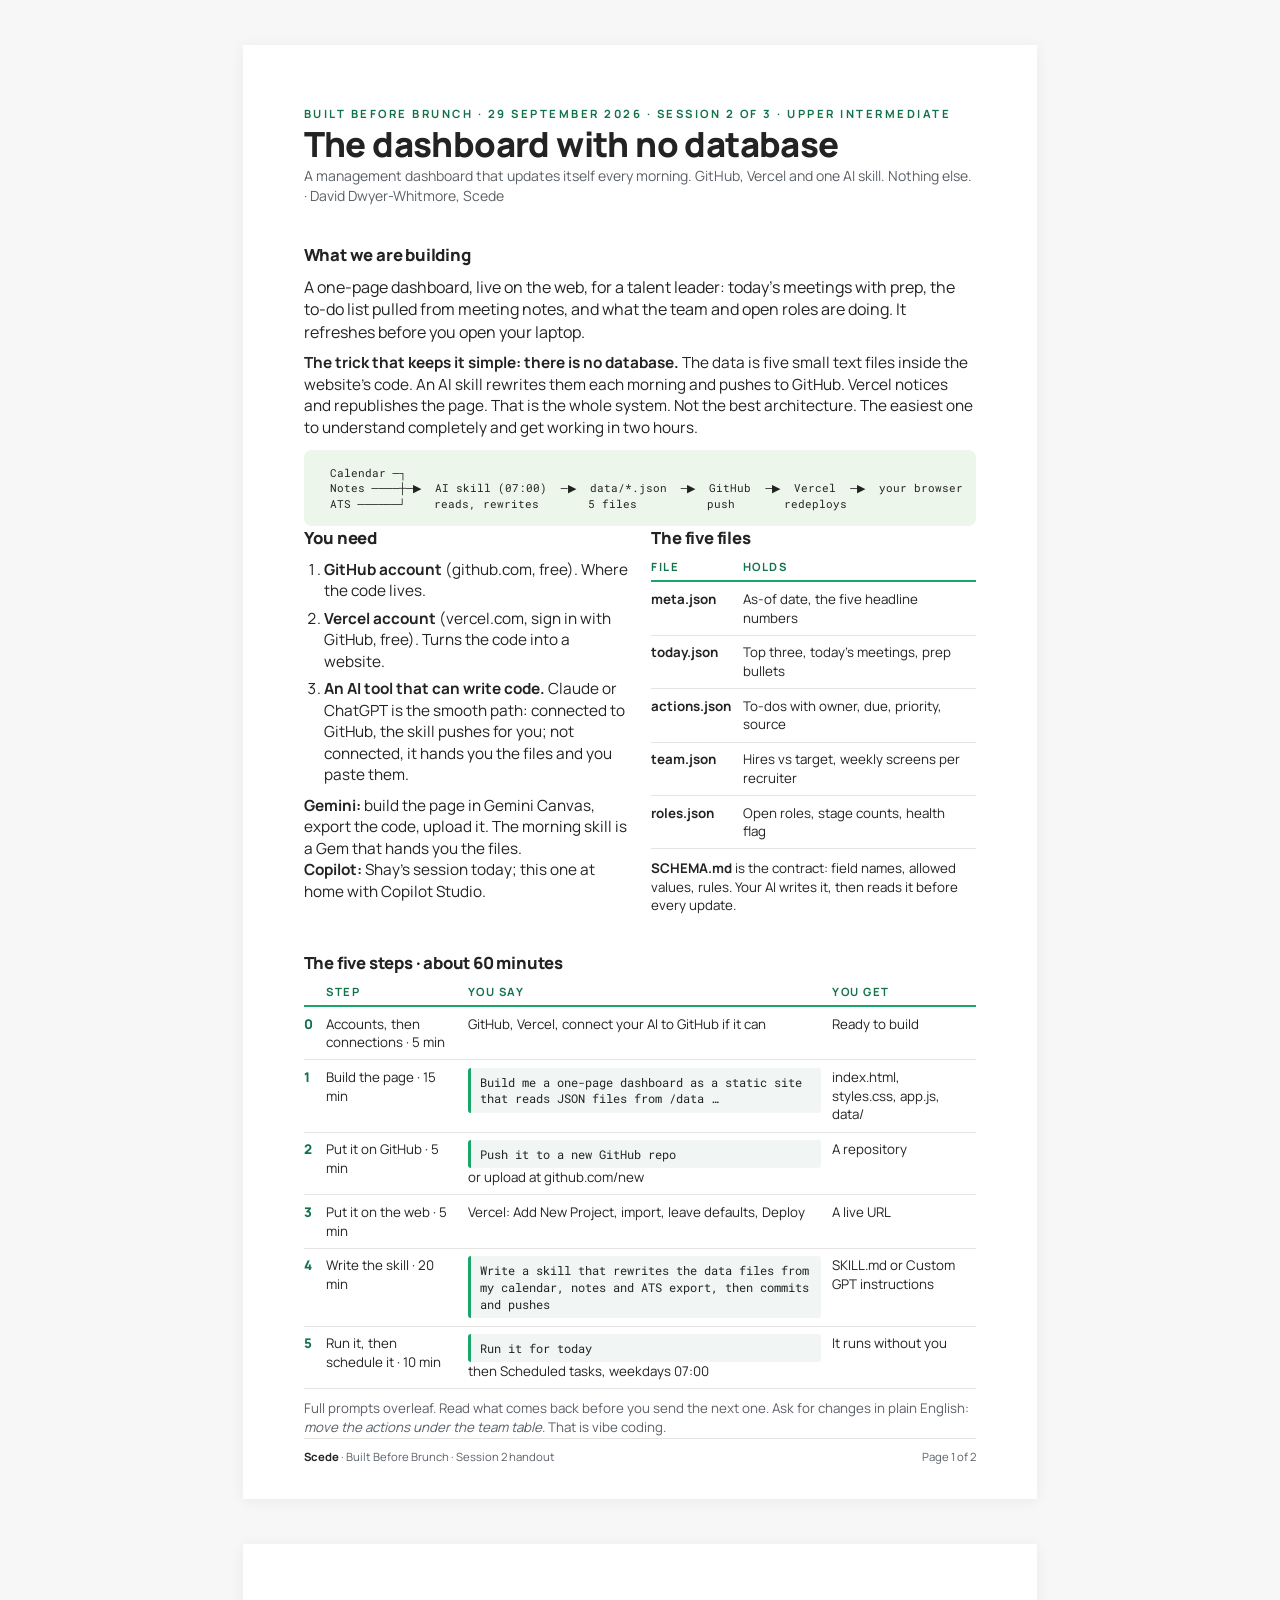
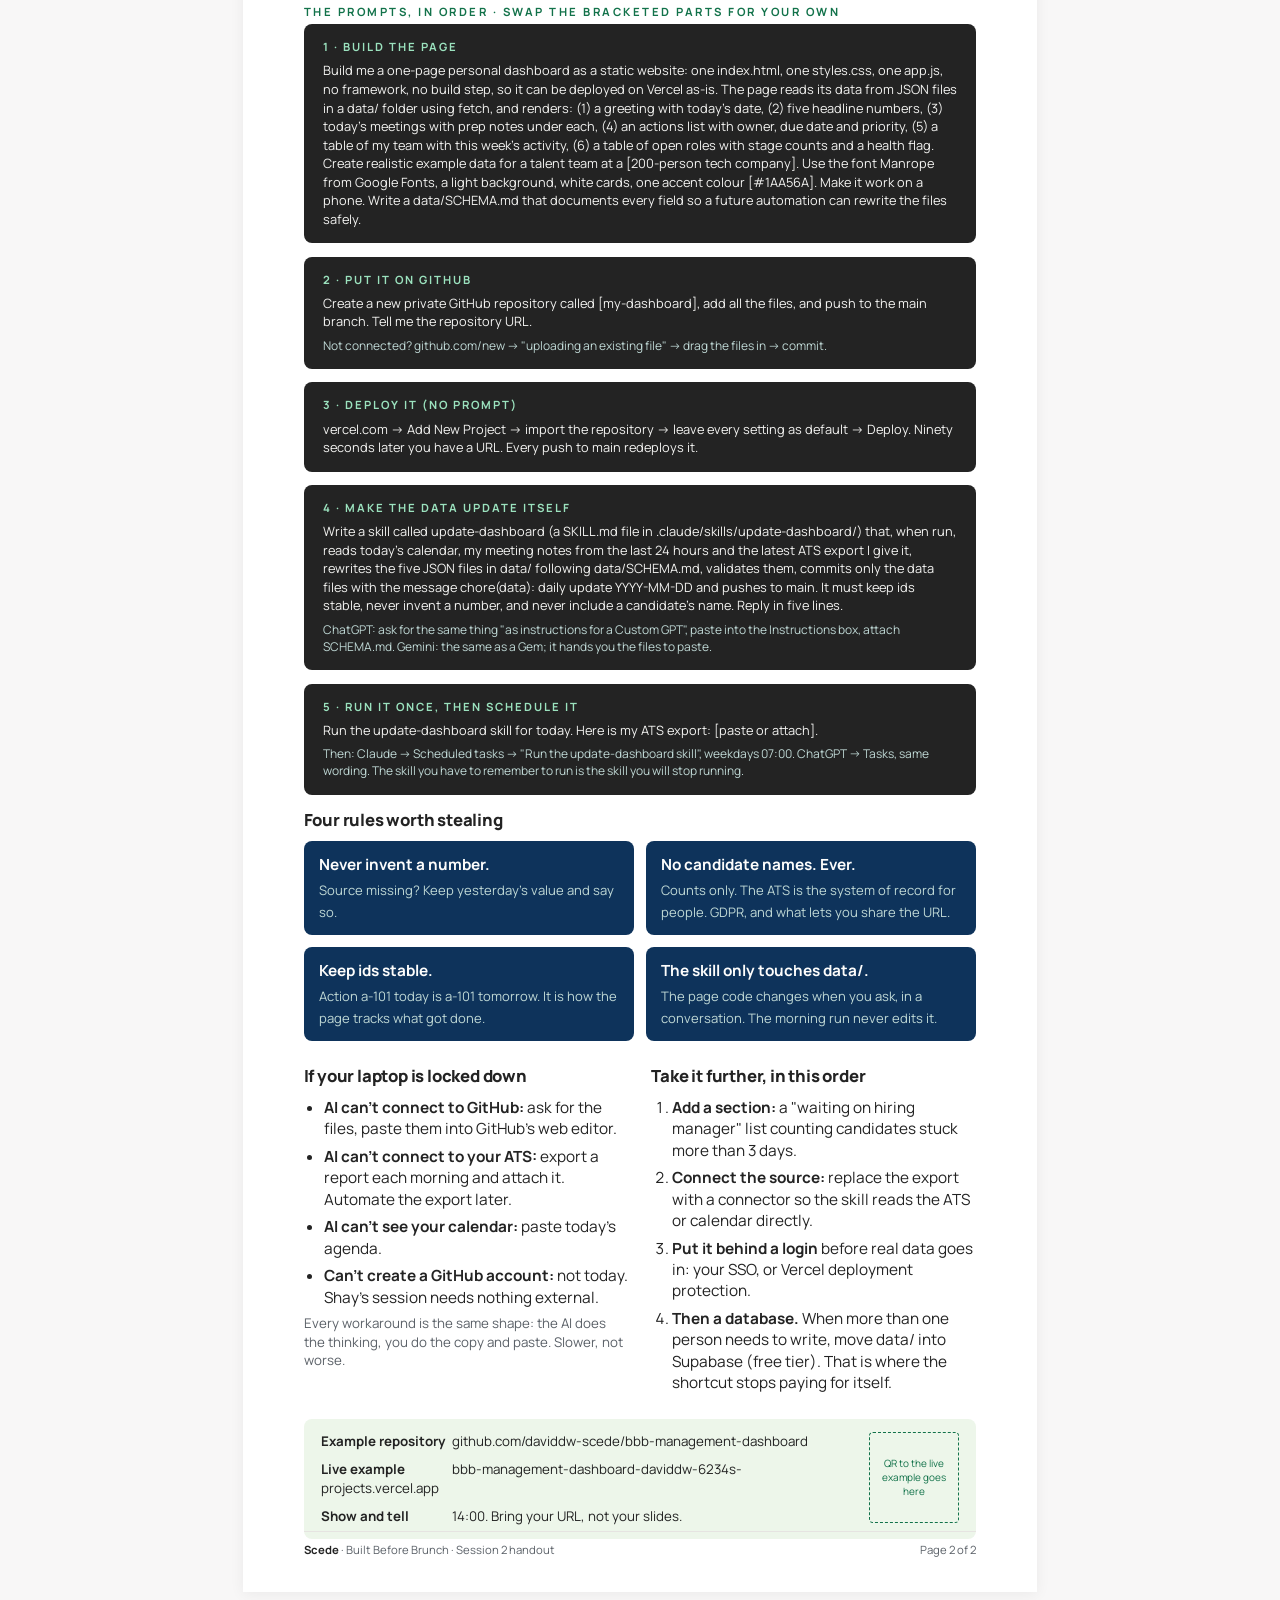
==== handout/index.html @ ac0b9693 "Handout v2: Gemini Canvas / Copilot guidance, printable A4 version for Daisy and Joana Co-Authored-B" ====
<!doctype html>
<html lang="en-GB">
<head>
<meta charset="utf-8">
<title>Built Before Brunch · Session 2 handout</title>
<meta name="viewport" content="width=device-width, initial-scale=1">
<link rel="preconnect" href="https://fonts.googleapis.com">
<link href="https://fonts.googleapis.com/css2?family=Manrope:wght@400;600;700;800&family=Roboto+Mono:wght@400;500&display=swap" rel="stylesheet">
<style>
  :root{--ink:#232323;--muted:#5B6168;--line:#E6E4E1;--green:#1AA56A;--green-dark:#12724A;--green-tint:#EDF6EA;--navy:#0E335B;--paper:#FFFFFF;--tint:#F8F7F7}
  *{box-sizing:border-box}
  html,body{margin:0;background:var(--tint);color:var(--ink);font-family:Manrope,Arial,sans-serif;font-size:11.5pt;line-height:1.4}
  .page{background:var(--paper);width:210mm;min-height:297mm;margin:12mm auto;padding:16mm 16mm 14mm;position:relative;box-shadow:0 2px 14px rgba(0,0,0,.06)}
  .kicker{font-size:8.5pt;font-weight:700;letter-spacing:2.5px;text-transform:uppercase;color:var(--green-dark);margin:0 0 4px}
  h1{font-size:26pt;font-weight:800;letter-spacing:-.6px;line-height:1.05;margin:0 0 4px}
  .byline{color:var(--muted);margin:0 0 10mm;font-size:10.5pt}
  h2{font-size:12.5pt;font-weight:800;margin:7mm 0 2.5mm;letter-spacing:-.2px}
  h2:first-of-type{margin-top:0}
  p{margin:0 0 2.5mm}
  .lede{font-size:12pt}
  .diagram{font-family:'Roboto Mono',monospace;font-size:8.6pt;line-height:1.35;background:var(--green-tint);border-radius:8px;padding:4mm 5mm;white-space:pre;margin:3mm 0 0;color:var(--ink)}
  .cols{display:grid;grid-template-columns:1fr 1fr;gap:6mm}
  ol,ul{margin:0;padding-left:5.5mm}
  li{margin:0 0 1.6mm}
  table{width:100%;border-collapse:collapse;font-size:10pt}
  th{text-align:left;font-size:8.5pt;letter-spacing:1.5px;text-transform:uppercase;color:var(--green-dark);padding:0 3mm 1.5mm 0;border-bottom:2px solid var(--green)}
  td{padding:2mm 3mm 2mm 0;border-bottom:1px solid var(--line);vertical-align:top}
  td.n{font-weight:800;color:var(--green-dark);width:6mm}
  .say{font-family:'Roboto Mono',monospace;font-size:9pt;background:#F1F5F3;border-left:3px solid var(--green);padding:1.5mm 2.5mm;border-radius:3px;display:block}
  .prompt{background:#232323;color:#F3F3F1;border-radius:8px;padding:4mm 5mm;margin:0 0 3.5mm;page-break-inside:avoid}
  .prompt .label{font-size:8.5pt;font-weight:700;letter-spacing:2px;text-transform:uppercase;color:#9BE2BE;margin:0 0 1.5mm}
  .prompt p{margin:0;font-size:9.6pt;line-height:1.45}
  .prompt .note{color:#BFD8D5;font-size:9pt;margin-top:1.5mm}
  .rules{display:grid;grid-template-columns:1fr 1fr;gap:3mm}
  .rule{background:var(--navy);color:#FDFDFC;border-radius:8px;padding:3.5mm 4mm}
  .rule b{display:block;margin-bottom:1mm}
  .rule span{color:#BFD8D5;font-size:9.8pt}
  .foot{position:absolute;left:16mm;right:16mm;bottom:9mm;display:flex;justify-content:space-between;align-items:center;font-size:8.5pt;color:var(--muted);border-top:1px solid var(--line);padding-top:2.5mm}
  .foot b{color:var(--ink)}
  .links{background:var(--green-tint);border-radius:8px;padding:3.5mm 4.5mm;font-size:10pt}
  .links b{display:inline-block;min-width:34mm}
  .qr{float:right;width:24mm;height:24mm;border:1px dashed var(--green-dark);border-radius:4px;margin:0 0 2mm 4mm;display:flex;align-items:center;justify-content:center;font-size:7.5pt;text-align:center;color:var(--green-dark);padding:2mm}
  @media print{html,body{background:#fff}.page{margin:0;box-shadow:none;width:auto;min-height:0;padding:14mm 15mm 16mm}.pb{page-break-before:always}}
  @page{size:A4;margin:0}
</style>
</head>
<body>

<section class="page">
  <p class="kicker">Built Before Brunch · 29 September 2026 · Session 2 of 3 · Upper intermediate</p>
  <h1>The dashboard with no database</h1>
  <p class="byline">A management dashboard that updates itself every morning. GitHub, Vercel and one AI skill. Nothing else. · David Dwyer-Whitmore, Scede</p>

  <h2>What we are building</h2>
  <p class="lede">A one-page dashboard, live on the web, for a talent leader: today's meetings with prep, the to-do list pulled from meeting notes, and what the team and open roles are doing. It refreshes before you open your laptop.</p>
  <p><b>The trick that keeps it simple: there is no database.</b> The data is five small text files inside the website's code. An AI skill rewrites them each morning and pushes to GitHub. Vercel notices and republishes the page. That is the whole system. Not the best architecture. The easiest one to understand completely and get working in two hours.</p>
  <pre class="diagram"> Calendar ─┐
 Notes ────┼─▶  AI skill (07:00)  ─▶  data/*.json  ─▶  GitHub  ─▶  Vercel  ─▶  your browser
 ATS ──────┘    reads, rewrites       5 files          push       redeploys</pre>

  <div class="cols">
    <div>
      <h2>You need</h2>
      <ol>
        <li><b>GitHub account</b> (github.com, free). Where the code lives.</li>
        <li><b>Vercel account</b> (vercel.com, sign in with GitHub, free). Turns the code into a website.</li>
        <li><b>An AI tool that can write code.</b> Claude or ChatGPT is the smooth path: connected to GitHub, the skill pushes for you; not connected, it hands you the files and you paste them.</li>
      </ol>
      <p style="margin-top:2.5mm"><b>Gemini:</b> build the page in Gemini Canvas, export the code, upload it. The morning skill is a Gem that hands you the files.<br><b>Copilot:</b> Shay's session today; this one at home with Copilot Studio.</p>
    </div>
    <div>
      <h2>The five files</h2>
      <table>
        <tr><th>File</th><th>Holds</th></tr>
        <tr><td><b>meta.json</b></td><td>As-of date, the five headline numbers</td></tr>
        <tr><td><b>today.json</b></td><td>Top three, today's meetings, prep bullets</td></tr>
        <tr><td><b>actions.json</b></td><td>To-dos with owner, due, priority, source</td></tr>
        <tr><td><b>team.json</b></td><td>Hires vs target, weekly screens per recruiter</td></tr>
        <tr><td><b>roles.json</b></td><td>Open roles, stage counts, health flag</td></tr>
      </table>
      <p style="margin-top:2.5mm;font-size:10pt"><b>SCHEMA.md</b> is the contract: field names, allowed values, rules. Your AI writes it, then reads it before every update.</p>
    </div>
  </div>

  <h2>The five steps · about 60 minutes</h2>
  <table>
    <tr><th></th><th>Step</th><th>You say</th><th>You get</th></tr>
    <tr><td class="n">0</td><td>Accounts, then connections · 5 min</td><td>GitHub, Vercel, connect your AI to GitHub if it can</td><td>Ready to build</td></tr>
    <tr><td class="n">1</td><td>Build the page · 15 min</td><td><span class="say">Build me a one-page dashboard as a static site that reads JSON files from /data …</span></td><td>index.html, styles.css, app.js, data/</td></tr>
    <tr><td class="n">2</td><td>Put it on GitHub · 5 min</td><td><span class="say">Push it to a new GitHub repo</span> or upload at github.com/new</td><td>A repository</td></tr>
    <tr><td class="n">3</td><td>Put it on the web · 5 min</td><td>Vercel: Add New Project, import, leave defaults, Deploy</td><td>A live URL</td></tr>
    <tr><td class="n">4</td><td>Write the skill · 20 min</td><td><span class="say">Write a skill that rewrites the data files from my calendar, notes and ATS export, then commits and pushes</span></td><td>SKILL.md or Custom GPT instructions</td></tr>
    <tr><td class="n">5</td><td>Run it, then schedule it · 10 min</td><td><span class="say">Run it for today</span> then Scheduled tasks, weekdays 07:00</td><td>It runs without you</td></tr>
  </table>
  <p style="margin-top:2.5mm;color:var(--muted);font-size:10pt">Full prompts overleaf. Read what comes back before you send the next one. Ask for changes in plain English: <i>move the actions under the team table</i>. That is vibe coding.</p>

  <div class="foot"><span><b>Scede</b> · Built Before Brunch · Session 2 handout</span><span>Page 1 of 2</span></div>
</section>

<section class="page pb">
  <p class="kicker">The prompts, in order · swap the bracketed parts for your own</p>

  <div class="prompt"><p class="label">1 · Build the page</p><p>Build me a one-page personal dashboard as a static website: one index.html, one styles.css, one app.js, no framework, no build step, so it can be deployed on Vercel as-is. The page reads its data from JSON files in a data/ folder using fetch, and renders: (1) a greeting with today's date, (2) five headline numbers, (3) today's meetings with prep notes under each, (4) an actions list with owner, due date and priority, (5) a table of my team with this week's activity, (6) a table of open roles with stage counts and a health flag. Create realistic example data for a talent team at a [200-person tech company]. Use the font Manrope from Google Fonts, a light background, white cards, one accent colour [#1AA56A]. Make it work on a phone. Write a data/SCHEMA.md that documents every field so a future automation can rewrite the files safely.</p></div>

  <div class="prompt"><p class="label">2 · Put it on GitHub</p><p>Create a new private GitHub repository called [my-dashboard], add all the files, and push to the main branch. Tell me the repository URL.</p><p class="note">Not connected? github.com/new → "uploading an existing file" → drag the files in → commit.</p></div>

  <div class="prompt"><p class="label">3 · Deploy it (no prompt)</p><p>vercel.com → Add New Project → import the repository → leave every setting as default → Deploy. Ninety seconds later you have a URL. Every push to main redeploys it.</p></div>

  <div class="prompt"><p class="label">4 · Make the data update itself</p><p>Write a skill called update-dashboard (a SKILL.md file in .claude/skills/update-dashboard/) that, when run, reads today's calendar, my meeting notes from the last 24 hours and the latest ATS export I give it, rewrites the five JSON files in data/ following data/SCHEMA.md, validates them, commits only the data files with the message chore(data): daily update YYYY-MM-DD and pushes to main. It must keep ids stable, never invent a number, and never include a candidate's name. Reply in five lines.</p><p class="note">ChatGPT: ask for the same thing "as instructions for a Custom GPT", paste into the Instructions box, attach SCHEMA.md. Gemini: the same as a Gem; it hands you the files to paste.</p></div>

  <div class="prompt"><p class="label">5 · Run it once, then schedule it</p><p>Run the update-dashboard skill for today. Here is my ATS export: [paste or attach].</p><p class="note">Then: Claude → Scheduled tasks → "Run the update-dashboard skill", weekdays 07:00. ChatGPT → Tasks, same wording. The skill you have to remember to run is the skill you will stop running.</p></div>

  <h2>Four rules worth stealing</h2>
  <div class="rules">
    <div class="rule"><b>Never invent a number.</b><span>Source missing? Keep yesterday's value and say so.</span></div>
    <div class="rule"><b>No candidate names. Ever.</b><span>Counts only. The ATS is the system of record for people. GDPR, and what lets you share the URL.</span></div>
    <div class="rule"><b>Keep ids stable.</b><span>Action a-101 today is a-101 tomorrow. It is how the page tracks what got done.</span></div>
    <div class="rule"><b>The skill only touches data/.</b><span>The page code changes when you ask, in a conversation. The morning run never edits it.</span></div>
  </div>

  <div class="cols" style="margin-top:6mm">
    <div>
      <h2>If your laptop is locked down</h2>
      <ul>
        <li><b>AI can't connect to GitHub:</b> ask for the files, paste them into GitHub's web editor.</li>
        <li><b>AI can't connect to your ATS:</b> export a report each morning and attach it. Automate the export later.</li>
        <li><b>AI can't see your calendar:</b> paste today's agenda.</li>
        <li><b>Can't create a GitHub account:</b> not today. Shay's session needs nothing external.</li>
      </ul>
      <p style="font-size:10pt;color:var(--muted)">Every workaround is the same shape: the AI does the thinking, you do the copy and paste. Slower, not worse.</p>
    </div>
    <div>
      <h2>Take it further, in this order</h2>
      <ol>
        <li><b>Add a section:</b> a "waiting on hiring manager" list counting candidates stuck more than 3 days.</li>
        <li><b>Connect the source:</b> replace the export with a connector so the skill reads the ATS or calendar directly.</li>
        <li><b>Put it behind a login</b> before real data goes in: your SSO, or Vercel deployment protection.</li>
        <li><b>Then a database.</b> When more than one person needs to write, move data/ into Supabase (free tier). That is where the shortcut stops paying for itself.</li>
      </ol>
    </div>
  </div>

  <div class="links" style="margin-top:5mm">
    <div class="qr">QR to the live example goes here</div>
    <p><b>Example repository</b> github.com/daviddw-scede/bbb-management-dashboard</p>
    <p><b>Live example</b> bbb-management-dashboard-daviddw-6234s-projects.vercel.app</p>
    <p style="margin:0"><b>Show and tell</b> 14:00. Bring your URL, not your slides.</p>
  </div>

  <div class="foot"><span><b>Scede</b> · Built Before Brunch · Session 2 handout</span><span>Page 2 of 2</span></div>
</section>
</body>
</html>
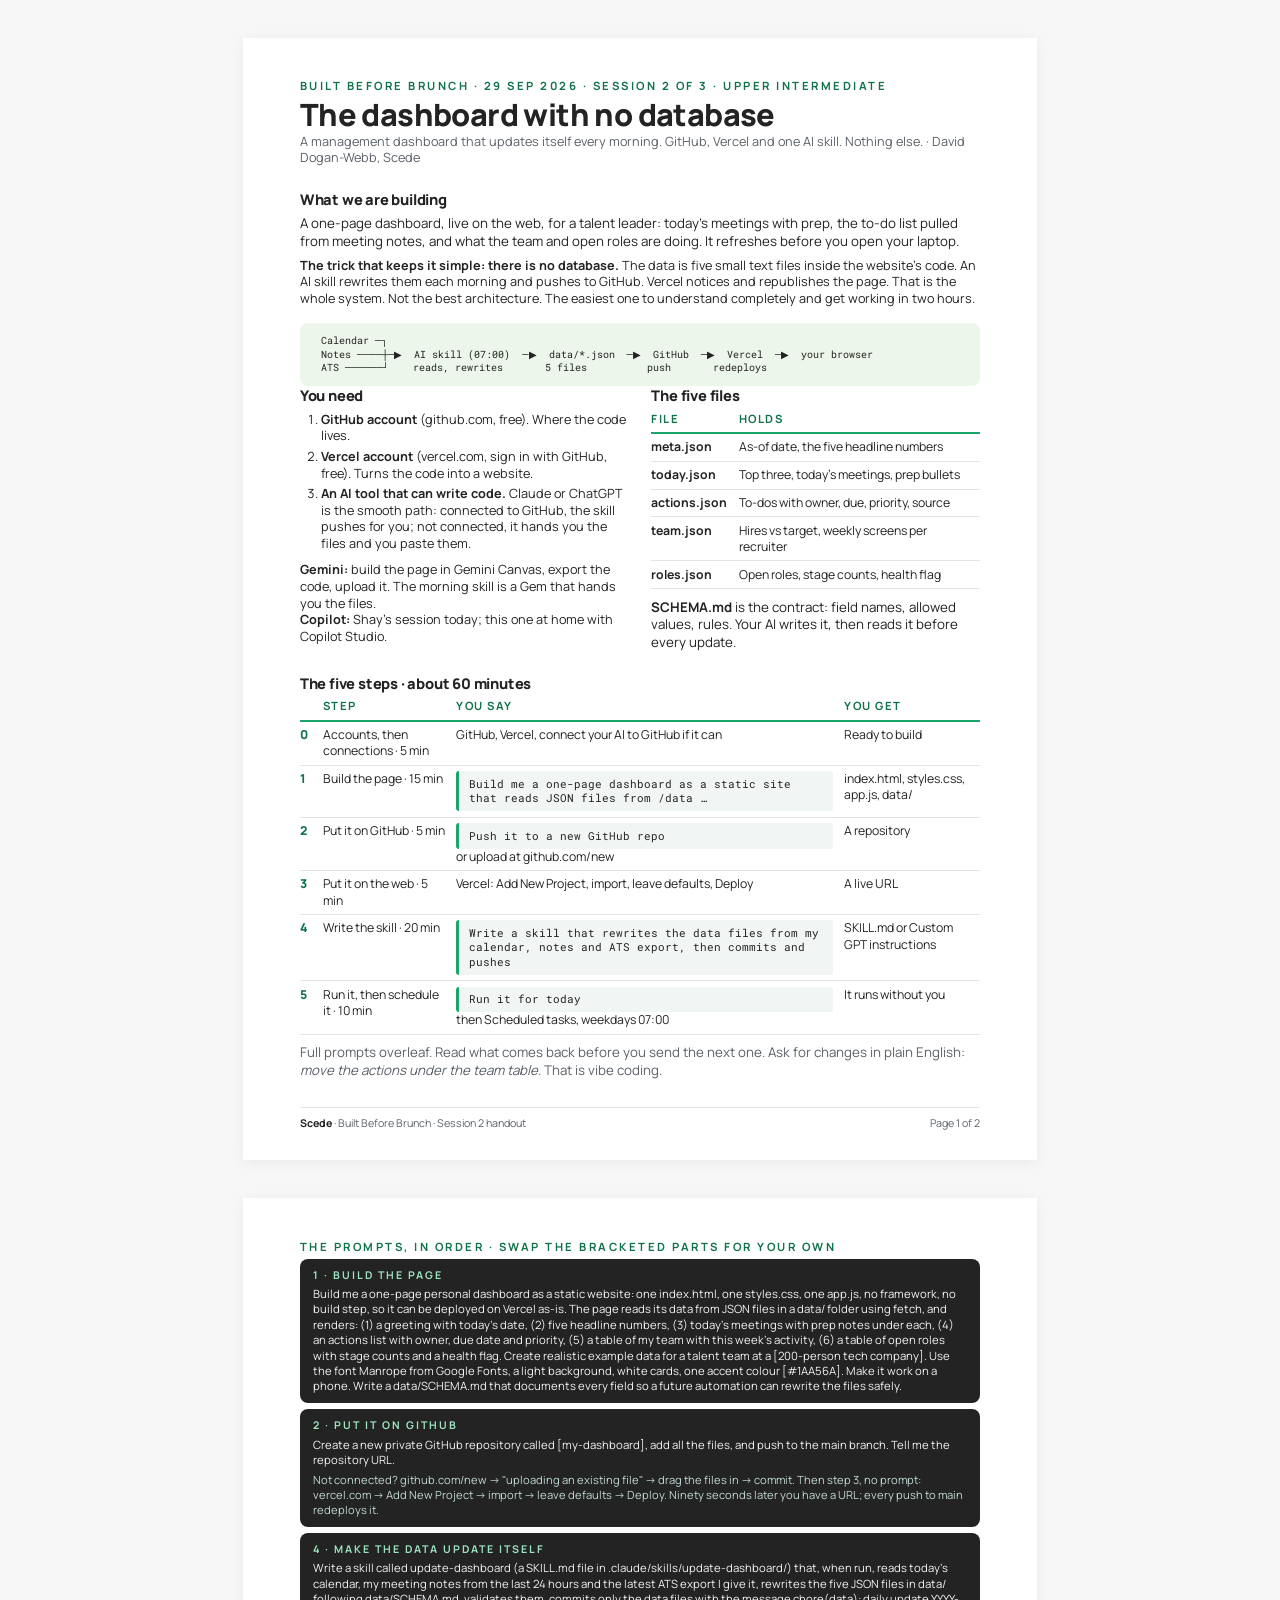
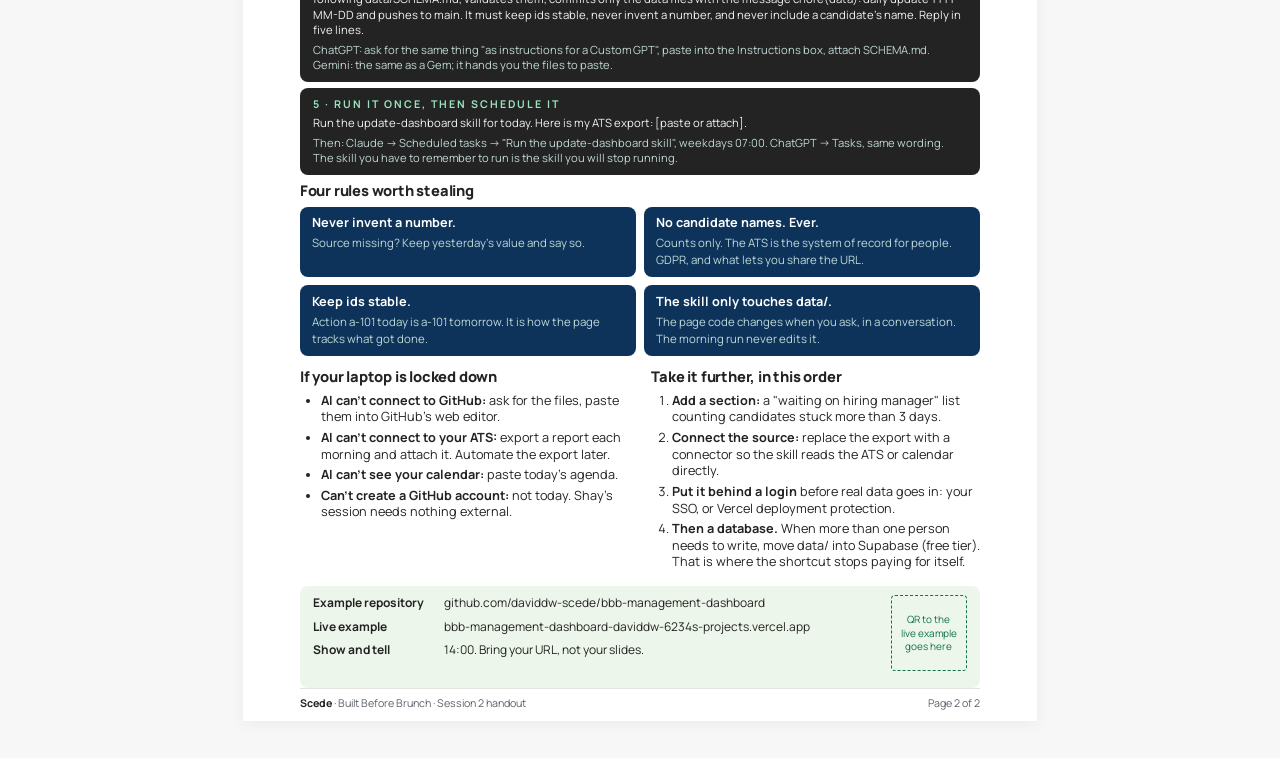
==== commit e12d6c93: "Handout: correct the presenter's name to David Dogan-Webb Co-Authored-By: Claude Fable 5.1 <noreply@" ====
--- a/handout/index.html
+++ b/handout/index.html
@@ -9,47 +9,47 @@
 <style>
   :root{--ink:#232323;--muted:#5B6168;--line:#E6E4E1;--green:#1AA56A;--green-dark:#12724A;--green-tint:#EDF6EA;--navy:#0E335B;--paper:#FFFFFF;--tint:#F8F7F7}
   *{box-sizing:border-box}
-  html,body{margin:0;background:var(--tint);color:var(--ink);font-family:Manrope,Arial,sans-serif;font-size:11.5pt;line-height:1.4}
-  .page{background:var(--paper);width:210mm;min-height:297mm;margin:12mm auto;padding:16mm 16mm 14mm;position:relative;box-shadow:0 2px 14px rgba(0,0,0,.06)}
+  html,body{margin:0;background:var(--tint);color:var(--ink);font-family:Manrope,Arial,sans-serif;font-size:9.5pt;line-height:1.32}
+  .page{background:var(--paper);width:210mm;height:297mm;overflow:hidden;margin:10mm auto;padding:11mm 15mm 8mm;display:flex;flex-direction:column;box-shadow:0 2px 14px rgba(0,0,0,.06)}
   .kicker{font-size:8.5pt;font-weight:700;letter-spacing:2.5px;text-transform:uppercase;color:var(--green-dark);margin:0 0 4px}
-  h1{font-size:26pt;font-weight:800;letter-spacing:-.6px;line-height:1.05;margin:0 0 4px}
-  .byline{color:var(--muted);margin:0 0 10mm;font-size:10.5pt}
-  h2{font-size:12.5pt;font-weight:800;margin:7mm 0 2.5mm;letter-spacing:-.2px}
+  h1{font-size:23pt;font-weight:800;letter-spacing:-.6px;line-height:1.05;margin:0 0 3px}
+  .byline{color:var(--muted);margin:0 0 6mm;font-size:9.5pt}
+  h2{font-size:11pt;font-weight:800;margin:4mm 0 1.6mm;letter-spacing:-.2px}
   h2:first-of-type{margin-top:0}
-  p{margin:0 0 2.5mm}
-  .lede{font-size:12pt}
-  .diagram{font-family:'Roboto Mono',monospace;font-size:8.6pt;line-height:1.35;background:var(--green-tint);border-radius:8px;padding:4mm 5mm;white-space:pre;margin:3mm 0 0;color:var(--ink)}
+  p{margin:0 0 2mm}
+  .lede{font-size:10pt}
+  .diagram{font-family:'Roboto Mono',monospace;font-size:7.8pt;line-height:1.3;background:var(--green-tint);border-radius:8px;padding:3mm 4mm;white-space:pre;margin:2mm 0 0;color:var(--ink)}
   .cols{display:grid;grid-template-columns:1fr 1fr;gap:6mm}
   ol,ul{margin:0;padding-left:5.5mm}
-  li{margin:0 0 1.6mm}
-  table{width:100%;border-collapse:collapse;font-size:10pt}
+  li{margin:0 0 1mm}
+  table{width:100%;border-collapse:collapse;font-size:9.2pt}
   th{text-align:left;font-size:8.5pt;letter-spacing:1.5px;text-transform:uppercase;color:var(--green-dark);padding:0 3mm 1.5mm 0;border-bottom:2px solid var(--green)}
-  td{padding:2mm 3mm 2mm 0;border-bottom:1px solid var(--line);vertical-align:top}
+  td{padding:1.4mm 3mm 1.4mm 0;border-bottom:1px solid var(--line);vertical-align:top}
   td.n{font-weight:800;color:var(--green-dark);width:6mm}
-  .say{font-family:'Roboto Mono',monospace;font-size:9pt;background:#F1F5F3;border-left:3px solid var(--green);padding:1.5mm 2.5mm;border-radius:3px;display:block}
-  .prompt{background:#232323;color:#F3F3F1;border-radius:8px;padding:4mm 5mm;margin:0 0 3.5mm;page-break-inside:avoid}
-  .prompt .label{font-size:8.5pt;font-weight:700;letter-spacing:2px;text-transform:uppercase;color:#9BE2BE;margin:0 0 1.5mm}
-  .prompt p{margin:0;font-size:9.6pt;line-height:1.45}
-  .prompt .note{color:#BFD8D5;font-size:9pt;margin-top:1.5mm}
-  .rules{display:grid;grid-template-columns:1fr 1fr;gap:3mm}
-  .rule{background:var(--navy);color:#FDFDFC;border-radius:8px;padding:3.5mm 4mm}
+  .say{font-family:'Roboto Mono',monospace;font-size:8.2pt;background:#F1F5F3;border-left:3px solid var(--green);padding:1.5mm 2.5mm;border-radius:3px;display:block}
+  .prompt{background:#232323;color:#F3F3F1;border-radius:8px;padding:2.4mm 3.6mm;margin:0 0 1.7mm}
+  .prompt .label{font-size:8pt;font-weight:700;letter-spacing:2px;text-transform:uppercase;color:#9BE2BE;margin:0 0 1mm}
+  .prompt p{margin:0;font-size:8.5pt;line-height:1.36}
+  .prompt .note{color:#BFD8D5;font-size:8.4pt;margin-top:1.2mm}
+  .rules{display:grid;grid-template-columns:1fr 1fr;gap:2.2mm}
+  .rule{background:var(--navy);color:#FDFDFC;border-radius:8px;padding:2.2mm 3.2mm}
   .rule b{display:block;margin-bottom:1mm}
-  .rule span{color:#BFD8D5;font-size:9.8pt}
-  .foot{position:absolute;left:16mm;right:16mm;bottom:9mm;display:flex;justify-content:space-between;align-items:center;font-size:8.5pt;color:var(--muted);border-top:1px solid var(--line);padding-top:2.5mm}
+  .rule span{color:#BFD8D5;font-size:8.6pt}
+  .foot{margin-top:auto;display:flex;justify-content:space-between;align-items:center;font-size:8pt;color:var(--muted);border-top:1px solid var(--line);padding-top:2mm}
   .foot b{color:var(--ink)}
-  .links{background:var(--green-tint);border-radius:8px;padding:3.5mm 4.5mm;font-size:10pt}
+  .links{background:var(--green-tint);border-radius:8px;padding:2.4mm 3.6mm;font-size:9pt}
   .links b{display:inline-block;min-width:34mm}
-  .qr{float:right;width:24mm;height:24mm;border:1px dashed var(--green-dark);border-radius:4px;margin:0 0 2mm 4mm;display:flex;align-items:center;justify-content:center;font-size:7.5pt;text-align:center;color:var(--green-dark);padding:2mm}
-  @media print{html,body{background:#fff}.page{margin:0;box-shadow:none;width:auto;min-height:0;padding:14mm 15mm 16mm}.pb{page-break-before:always}}
+  .qr{float:right;width:20mm;height:20mm;border:1px dashed var(--green-dark);border-radius:4px;margin:0 0 2mm 4mm;display:flex;align-items:center;justify-content:center;font-size:7.5pt;text-align:center;color:var(--green-dark);padding:2mm}
+  @media print{html,body{background:#fff}.page{margin:0;box-shadow:none}.pb{page-break-before:always}}
   @page{size:A4;margin:0}
 </style>
 </head>
 <body>
 
 <section class="page">
-  <p class="kicker">Built Before Brunch · 29 September 2026 · Session 2 of 3 · Upper intermediate</p>
+  <p class="kicker">Built Before Brunch · 29 Sep 2026 · Session 2 of 3 · Upper intermediate</p>
   <h1>The dashboard with no database</h1>
-  <p class="byline">A management dashboard that updates itself every morning. GitHub, Vercel and one AI skill. Nothing else. · David Dwyer-Whitmore, Scede</p>
+  <p class="byline">A management dashboard that updates itself every morning. GitHub, Vercel and one AI skill. Nothing else. · David Dogan-Webb, Scede</p>
 
   <h2>What we are building</h2>
   <p class="lede">A one-page dashboard, live on the web, for a talent leader: today's meetings with prep, the to-do list pulled from meeting notes, and what the team and open roles are doing. It refreshes before you open your laptop.</p>
@@ -102,9 +102,7 @@
 
   <div class="prompt"><p class="label">1 · Build the page</p><p>Build me a one-page personal dashboard as a static website: one index.html, one styles.css, one app.js, no framework, no build step, so it can be deployed on Vercel as-is. The page reads its data from JSON files in a data/ folder using fetch, and renders: (1) a greeting with today's date, (2) five headline numbers, (3) today's meetings with prep notes under each, (4) an actions list with owner, due date and priority, (5) a table of my team with this week's activity, (6) a table of open roles with stage counts and a health flag. Create realistic example data for a talent team at a [200-person tech company]. Use the font Manrope from Google Fonts, a light background, white cards, one accent colour [#1AA56A]. Make it work on a phone. Write a data/SCHEMA.md that documents every field so a future automation can rewrite the files safely.</p></div>
 
-  <div class="prompt"><p class="label">2 · Put it on GitHub</p><p>Create a new private GitHub repository called [my-dashboard], add all the files, and push to the main branch. Tell me the repository URL.</p><p class="note">Not connected? github.com/new → "uploading an existing file" → drag the files in → commit.</p></div>
-
-  <div class="prompt"><p class="label">3 · Deploy it (no prompt)</p><p>vercel.com → Add New Project → import the repository → leave every setting as default → Deploy. Ninety seconds later you have a URL. Every push to main redeploys it.</p></div>
+  <div class="prompt"><p class="label">2 · Put it on GitHub</p><p>Create a new private GitHub repository called [my-dashboard], add all the files, and push to the main branch. Tell me the repository URL.</p><p class="note">Not connected? github.com/new → "uploading an existing file" → drag the files in → commit. Then step 3, no prompt: vercel.com → Add New Project → import → leave defaults → Deploy. Ninety seconds later you have a URL; every push to main redeploys it.</p></div>
 
   <div class="prompt"><p class="label">4 · Make the data update itself</p><p>Write a skill called update-dashboard (a SKILL.md file in .claude/skills/update-dashboard/) that, when run, reads today's calendar, my meeting notes from the last 24 hours and the latest ATS export I give it, rewrites the five JSON files in data/ following data/SCHEMA.md, validates them, commits only the data files with the message chore(data): daily update YYYY-MM-DD and pushes to main. It must keep ids stable, never invent a number, and never include a candidate's name. Reply in five lines.</p><p class="note">ChatGPT: ask for the same thing "as instructions for a Custom GPT", paste into the Instructions box, attach SCHEMA.md. Gemini: the same as a Gem; it hands you the files to paste.</p></div>
 
@@ -118,7 +116,7 @@
     <div class="rule"><b>The skill only touches data/.</b><span>The page code changes when you ask, in a conversation. The morning run never edits it.</span></div>
   </div>
 
-  <div class="cols" style="margin-top:6mm">
+  <div class="cols" style="margin-top:3mm">
     <div>
       <h2>If your laptop is locked down</h2>
       <ul>
@@ -127,7 +125,7 @@
         <li><b>AI can't see your calendar:</b> paste today's agenda.</li>
         <li><b>Can't create a GitHub account:</b> not today. Shay's session needs nothing external.</li>
       </ul>
-      <p style="font-size:10pt;color:var(--muted)">Every workaround is the same shape: the AI does the thinking, you do the copy and paste. Slower, not worse.</p>
+      
     </div>
     <div>
       <h2>Take it further, in this order</h2>
@@ -140,7 +138,7 @@
     </div>
   </div>
 
-  <div class="links" style="margin-top:5mm">
+  <div class="links" style="margin-top:3mm">
     <div class="qr">QR to the live example goes here</div>
     <p><b>Example repository</b> github.com/daviddw-scede/bbb-management-dashboard</p>
     <p><b>Live example</b> bbb-management-dashboard-daviddw-6234s-projects.vercel.app</p>
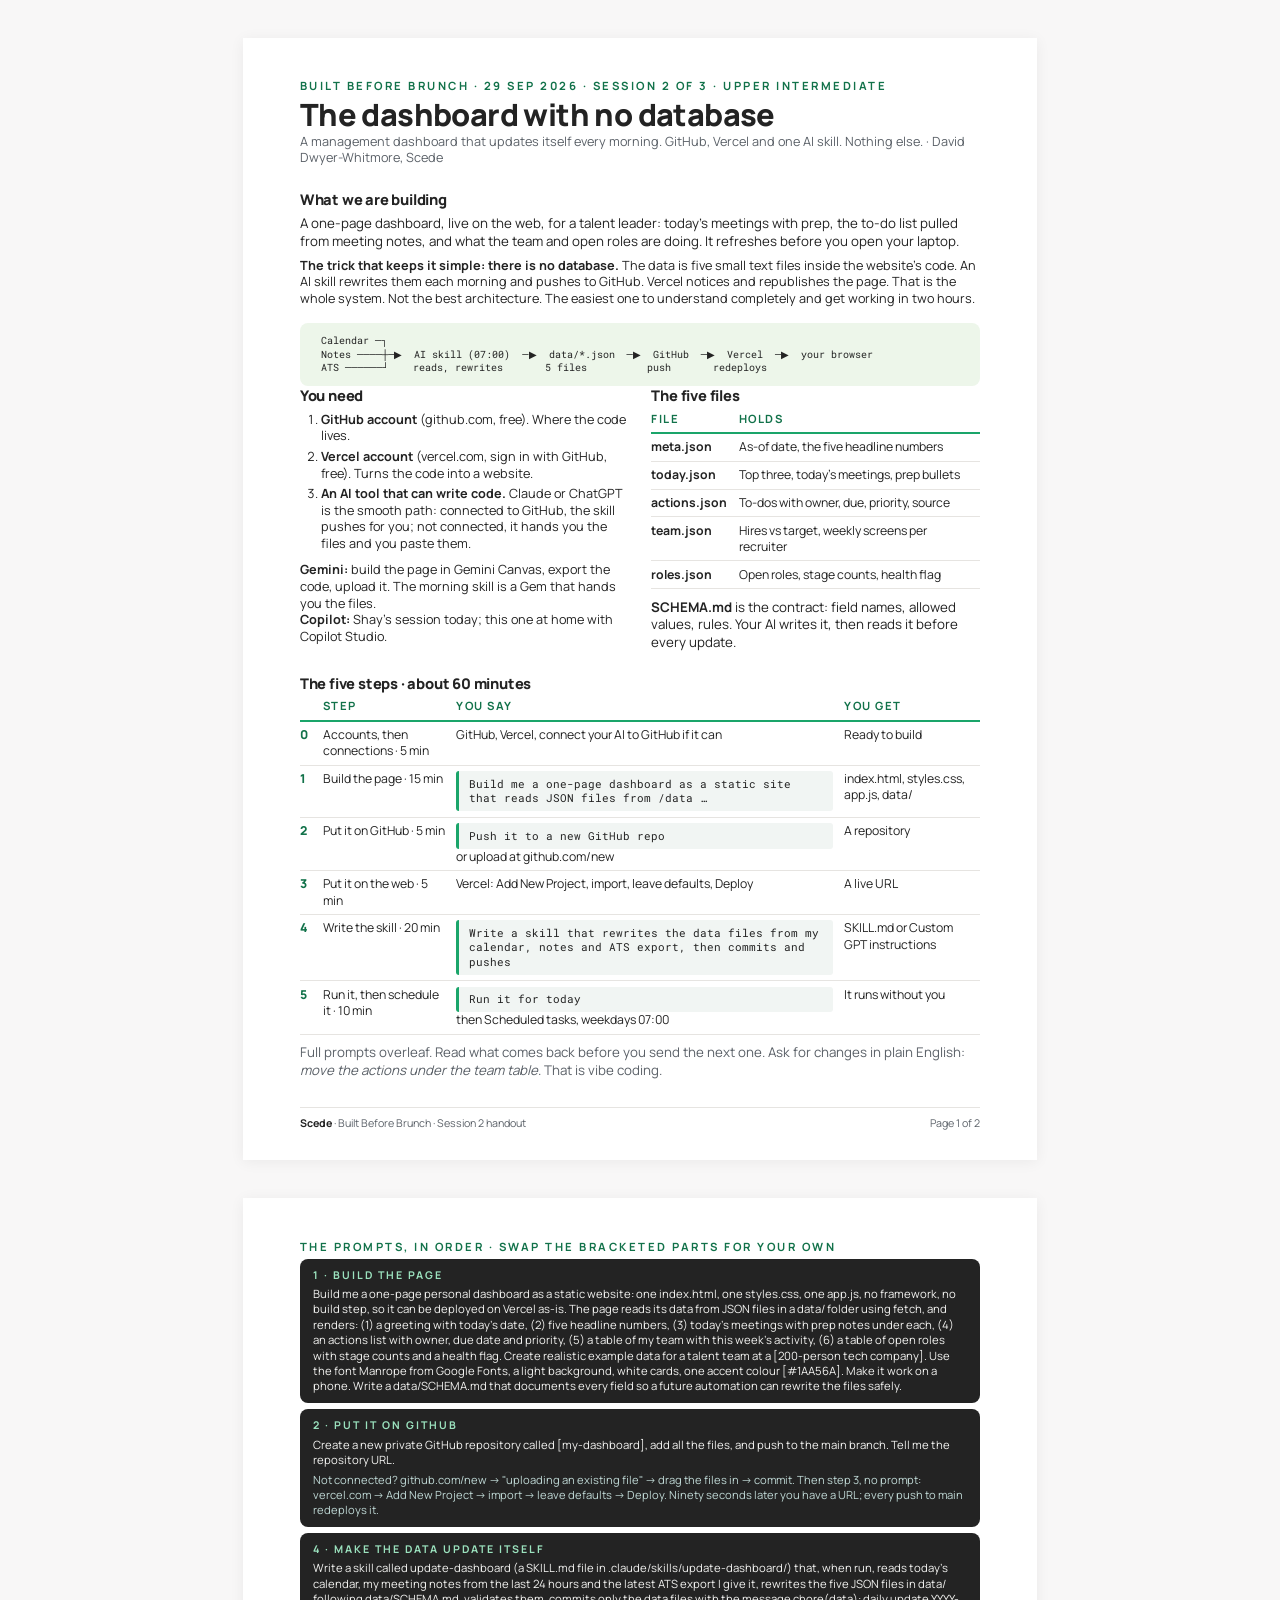
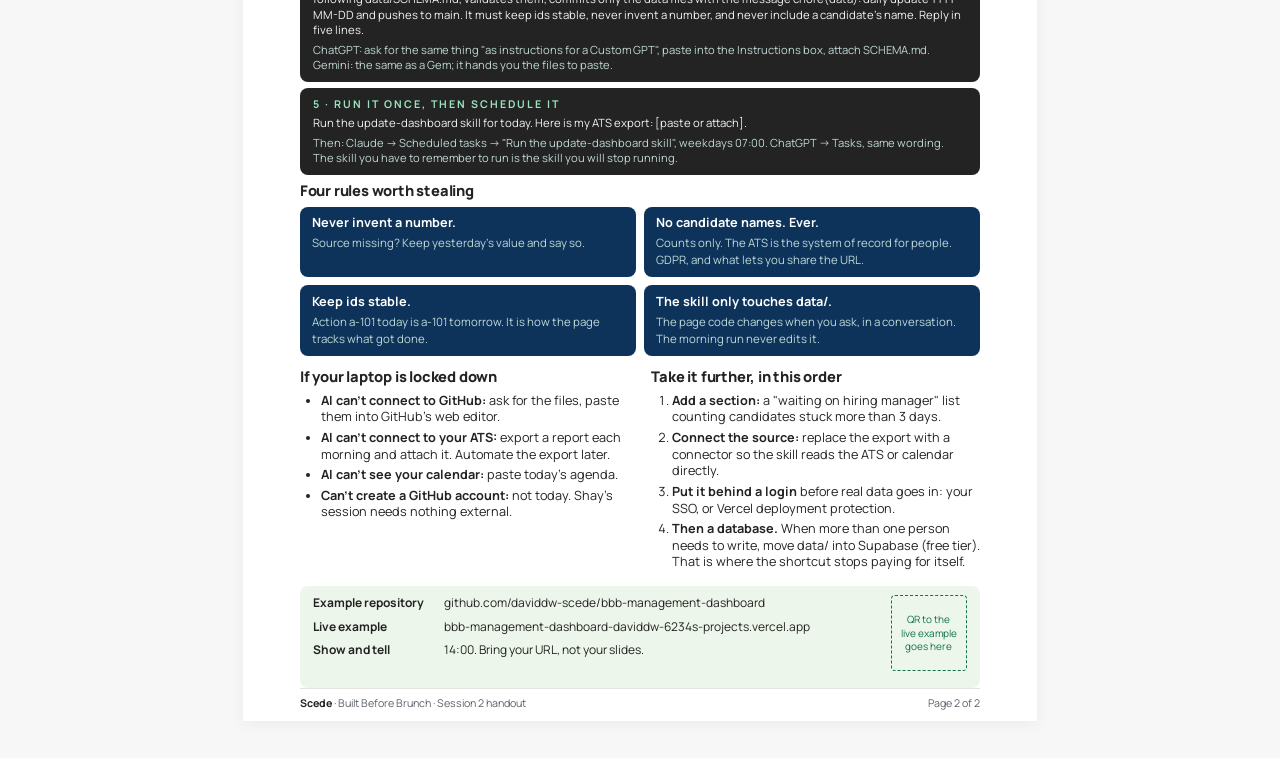
==== commit ce60d2c2: "Handout: fit to two A4 pages, fold deploy step into the GitHub note Co-Authored-By: Claude Fable 5.1" ====
--- a/handout/index.html
+++ b/handout/index.html
@@ -49,7 +49,7 @@
 <section class="page">
   <p class="kicker">Built Before Brunch · 29 Sep 2026 · Session 2 of 3 · Upper intermediate</p>
   <h1>The dashboard with no database</h1>
-  <p class="byline">A management dashboard that updates itself every morning. GitHub, Vercel and one AI skill. Nothing else. · David Dogan-Webb, Scede</p>
+  <p class="byline">A management dashboard that updates itself every morning. GitHub, Vercel and one AI skill. Nothing else. · David Dwyer-Whitmore, Scede</p>
 
   <h2>What we are building</h2>
   <p class="lede">A one-page dashboard, live on the web, for a talent leader: today's meetings with prep, the to-do list pulled from meeting notes, and what the team and open roles are doing. It refreshes before you open your laptop.</p>
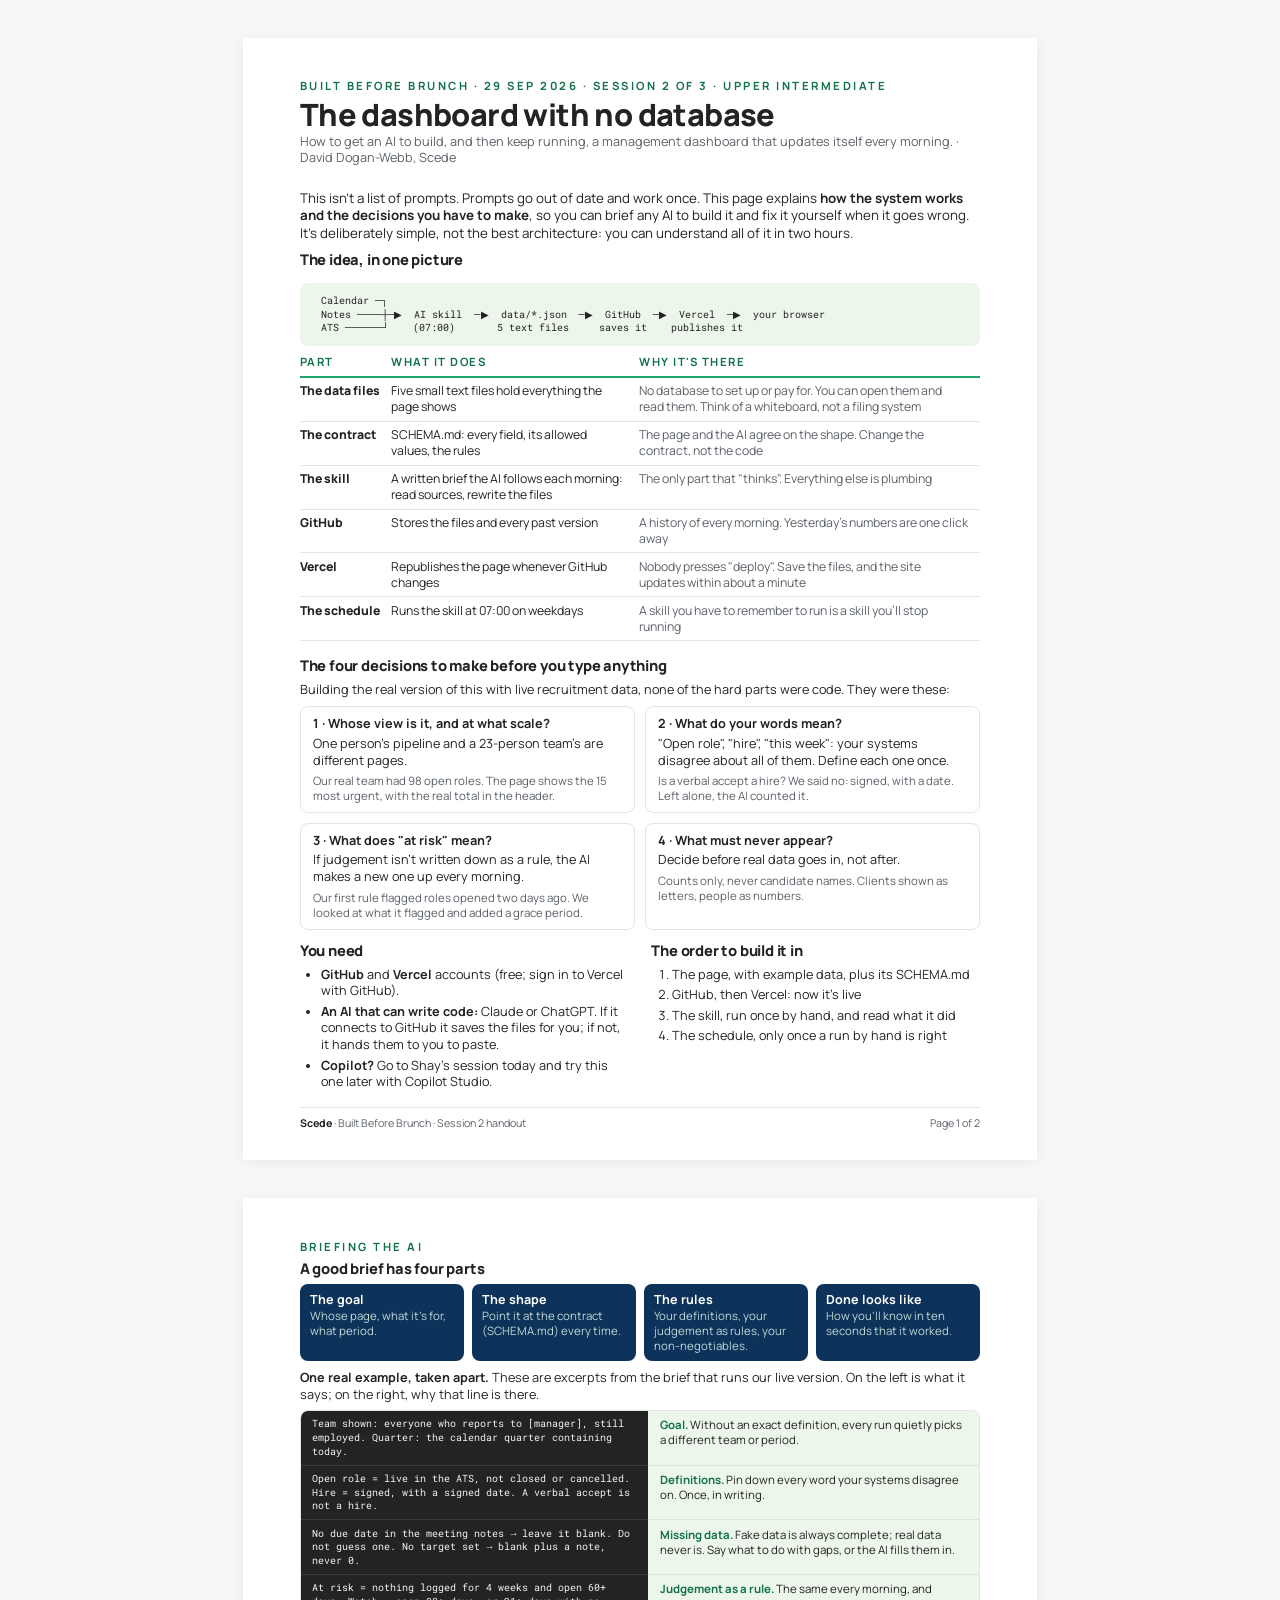
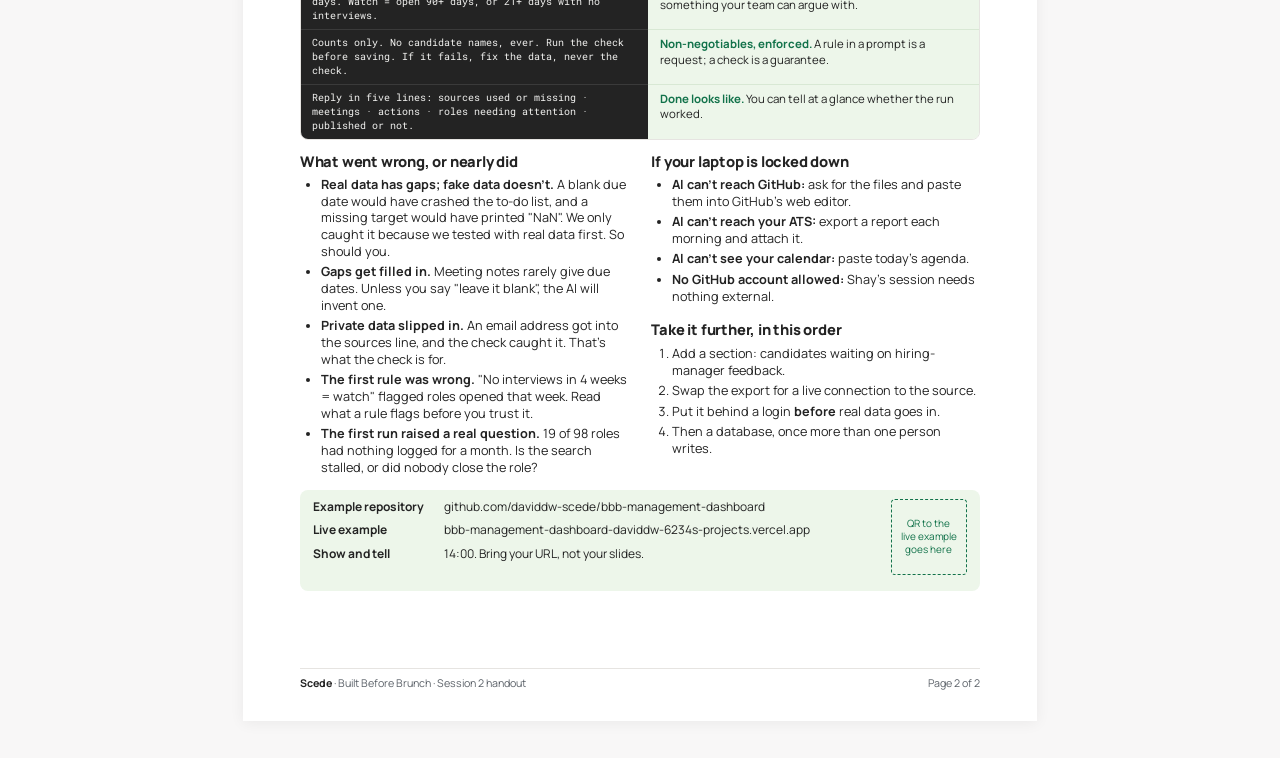
==== commit 68cba846: "Handout v3: teach the process instead of listing prompts No screens at the venue, so the handout is " ====
--- a/handout/index.html
+++ b/handout/index.html
@@ -42,6 +42,21 @@
   .qr{float:right;width:20mm;height:20mm;border:1px dashed var(--green-dark);border-radius:4px;margin:0 0 2mm 4mm;display:flex;align-items:center;justify-content:center;font-size:7.5pt;text-align:center;color:var(--green-dark);padding:2mm}
   @media print{html,body{background:#fff}.page{margin:0;box-shadow:none}.pb{page-break-before:always}}
   @page{size:A4;margin:0}
+
+  .parts td:first-child{font-weight:800;white-space:nowrap}
+  .parts td:nth-child(3){color:var(--muted)}
+  .dec{display:grid;grid-template-columns:1fr 1fr;gap:2.4mm}
+  .card{border:1px solid var(--line);border-radius:8px;padding:2.4mm 3.2mm}
+  .card b{display:block;margin-bottom:.8mm}
+  .card .ex{display:block;color:var(--muted);font-size:8.6pt;margin-top:1mm}
+  .brief{display:grid;grid-template-columns:1.05fr 1fr;gap:0;border-radius:8px;overflow:hidden;border:1px solid var(--line)}
+  .brief .l{background:#232323;color:#F3F3F1;font-family:'Roboto Mono',monospace;font-size:7.7pt;line-height:1.36;padding:1.6mm 3mm;border-bottom:1px solid #3a3a3a}
+  .brief .r{background:var(--green-tint);font-size:8.6pt;padding:1.6mm 3mm;border-bottom:1px solid #d8e8d4}
+  .brief .r b{color:var(--green-dark)}
+  .principles{display:grid;grid-template-columns:repeat(4,1fr);gap:2mm;margin-bottom:2.4mm}
+  .principles div{background:var(--navy);color:#FDFDFC;border-radius:8px;padding:2mm 2.6mm;font-size:8.6pt}
+  .principles b{display:block;font-size:9.4pt}
+  .principles span{color:#BFD8D5}
 </style>
 </head>
 <body>
@@ -49,96 +64,113 @@
 <section class="page">
   <p class="kicker">Built Before Brunch · 29 Sep 2026 · Session 2 of 3 · Upper intermediate</p>
   <h1>The dashboard with no database</h1>
-  <p class="byline">A management dashboard that updates itself every morning. GitHub, Vercel and one AI skill. Nothing else. · David Dwyer-Whitmore, Scede</p>
+  <p class="byline">How to get an AI to build, and then keep running, a management dashboard that updates itself every morning. · David Dogan-Webb, Scede</p>
 
-  <h2>What we are building</h2>
-  <p class="lede">A one-page dashboard, live on the web, for a talent leader: today's meetings with prep, the to-do list pulled from meeting notes, and what the team and open roles are doing. It refreshes before you open your laptop.</p>
-  <p><b>The trick that keeps it simple: there is no database.</b> The data is five small text files inside the website's code. An AI skill rewrites them each morning and pushes to GitHub. Vercel notices and republishes the page. That is the whole system. Not the best architecture. The easiest one to understand completely and get working in two hours.</p>
+  <p class="lede">This isn't a list of prompts. Prompts go out of date and work once. This page explains <b>how the system works and the decisions you have to make</b>, so you can brief any AI to build it and fix it yourself when it goes wrong. It's deliberately simple, not the best architecture: you can understand all of it in two hours.</p>
+
+  <h2>The idea, in one picture</h2>
   <pre class="diagram"> Calendar ─┐
- Notes ────┼─▶  AI skill (07:00)  ─▶  data/*.json  ─▶  GitHub  ─▶  Vercel  ─▶  your browser
- ATS ──────┘    reads, rewrites       5 files          push       redeploys</pre>
+ Notes ────┼─▶  AI skill  ─▶  data/*.json  ─▶  GitHub  ─▶  Vercel  ─▶  your browser
+ ATS ──────┘    (07:00)       5 text files     saves it    publishes it</pre>
 
-  <div class="cols">
+  <table class="parts" style="margin-top:2.4mm">
+    <tr><th>Part</th><th>What it does</th><th>Why it's there</th></tr>
+    <tr><td>The data files</td><td>Five small text files hold everything the page shows</td><td>No database to set up or pay for. You can open them and read them. Think of a whiteboard, not a filing system</td></tr>
+    <tr><td>The contract</td><td>SCHEMA.md: every field, its allowed values, the rules</td><td>The page and the AI agree on the shape. Change the contract, not the code</td></tr>
+    <tr><td>The skill</td><td>A written brief the AI follows each morning: read sources, rewrite the files</td><td>The only part that "thinks". Everything else is plumbing</td></tr>
+    <tr><td>GitHub</td><td>Stores the files and every past version</td><td>A history of every morning. Yesterday's numbers are one click away</td></tr>
+    <tr><td>Vercel</td><td>Republishes the page whenever GitHub changes</td><td>Nobody presses "deploy". Save the files, and the site updates within about a minute</td></tr>
+    <tr><td>The schedule</td><td>Runs the skill at 07:00 on weekdays</td><td>A skill you have to remember to run is a skill you'll stop running</td></tr>
+  </table>
+
+  <h2>The four decisions to make before you type anything</h2>
+  <p>Building the real version of this with live recruitment data, none of the hard parts were code. They were these:</p>
+  <div class="dec">
+    <div class="card"><b>1 · Whose view is it, and at what scale?</b>One person's pipeline and a 23-person team's are different pages. <span class="ex">Our real team had 98 open roles. The page shows the 15 most urgent, with the real total in the header.</span></div>
+    <div class="card"><b>2 · What do your words mean?</b>"Open role", "hire", "this week": your systems disagree about all of them. Define each one once. <span class="ex">Is a verbal accept a hire? We said no: signed, with a date. Left alone, the AI counted it.</span></div>
+    <div class="card"><b>3 · What does "at risk" mean?</b>If judgement isn't written down as a rule, the AI makes a new one up every morning. <span class="ex">Our first rule flagged roles opened two days ago. We looked at what it flagged and added a grace period.</span></div>
+    <div class="card"><b>4 · What must never appear?</b>Decide before real data goes in, not after. <span class="ex">Counts only, never candidate names. Clients shown as letters, people as numbers.</span></div>
+  </div>
+
+  <div class="cols" style="margin-top:3mm">
     <div>
       <h2>You need</h2>
-      <ol>
-        <li><b>GitHub account</b> (github.com, free). Where the code lives.</li>
-        <li><b>Vercel account</b> (vercel.com, sign in with GitHub, free). Turns the code into a website.</li>
-        <li><b>An AI tool that can write code.</b> Claude or ChatGPT is the smooth path: connected to GitHub, the skill pushes for you; not connected, it hands you the files and you paste them.</li>
-      </ol>
-      <p style="margin-top:2.5mm"><b>Gemini:</b> build the page in Gemini Canvas, export the code, upload it. The morning skill is a Gem that hands you the files.<br><b>Copilot:</b> Shay's session today; this one at home with Copilot Studio.</p>
+      <ul>
+        <li><b>GitHub</b> and <b>Vercel</b> accounts (free; sign in to Vercel with GitHub).</li>
+        <li><b>An AI that can write code:</b> Claude or ChatGPT. If it connects to GitHub it saves the files for you; if not, it hands them to you to paste.</li>
+        <li><b>Copilot?</b> Go to Shay's session today and try this one later with Copilot Studio.</li>
+      </ul>
     </div>
     <div>
-      <h2>The five files</h2>
-      <table>
-        <tr><th>File</th><th>Holds</th></tr>
-        <tr><td><b>meta.json</b></td><td>As-of date, the five headline numbers</td></tr>
-        <tr><td><b>today.json</b></td><td>Top three, today's meetings, prep bullets</td></tr>
-        <tr><td><b>actions.json</b></td><td>To-dos with owner, due, priority, source</td></tr>
-        <tr><td><b>team.json</b></td><td>Hires vs target, weekly screens per recruiter</td></tr>
-        <tr><td><b>roles.json</b></td><td>Open roles, stage counts, health flag</td></tr>
-      </table>
-      <p style="margin-top:2.5mm;font-size:10pt"><b>SCHEMA.md</b> is the contract: field names, allowed values, rules. Your AI writes it, then reads it before every update.</p>
+      <h2>The order to build it in</h2>
+      <ol>
+        <li>The page, with example data, plus its SCHEMA.md</li>
+        <li>GitHub, then Vercel: now it's live</li>
+        <li>The skill, run once by hand, and read what it did</li>
+        <li>The schedule, only once a run by hand is right</li>
+      </ol>
     </div>
   </div>
-
-  <h2>The five steps · about 60 minutes</h2>
-  <table>
-    <tr><th></th><th>Step</th><th>You say</th><th>You get</th></tr>
-    <tr><td class="n">0</td><td>Accounts, then connections · 5 min</td><td>GitHub, Vercel, connect your AI to GitHub if it can</td><td>Ready to build</td></tr>
-    <tr><td class="n">1</td><td>Build the page · 15 min</td><td><span class="say">Build me a one-page dashboard as a static site that reads JSON files from /data …</span></td><td>index.html, styles.css, app.js, data/</td></tr>
-    <tr><td class="n">2</td><td>Put it on GitHub · 5 min</td><td><span class="say">Push it to a new GitHub repo</span> or upload at github.com/new</td><td>A repository</td></tr>
-    <tr><td class="n">3</td><td>Put it on the web · 5 min</td><td>Vercel: Add New Project, import, leave defaults, Deploy</td><td>A live URL</td></tr>
-    <tr><td class="n">4</td><td>Write the skill · 20 min</td><td><span class="say">Write a skill that rewrites the data files from my calendar, notes and ATS export, then commits and pushes</span></td><td>SKILL.md or Custom GPT instructions</td></tr>
-    <tr><td class="n">5</td><td>Run it, then schedule it · 10 min</td><td><span class="say">Run it for today</span> then Scheduled tasks, weekdays 07:00</td><td>It runs without you</td></tr>
-  </table>
-  <p style="margin-top:2.5mm;color:var(--muted);font-size:10pt">Full prompts overleaf. Read what comes back before you send the next one. Ask for changes in plain English: <i>move the actions under the team table</i>. That is vibe coding.</p>
 
   <div class="foot"><span><b>Scede</b> · Built Before Brunch · Session 2 handout</span><span>Page 1 of 2</span></div>
 </section>
 
 <section class="page pb">
-  <p class="kicker">The prompts, in order · swap the bracketed parts for your own</p>
+  <p class="kicker">Briefing the AI</p>
+  <h2 style="margin-top:0">A good brief has four parts</h2>
+  <div class="principles">
+    <div><b>The goal</b><span>Whose page, what it's for, what period.</span></div>
+    <div><b>The shape</b><span>Point it at the contract (SCHEMA.md) every time.</span></div>
+    <div><b>The rules</b><span>Your definitions, your judgement as rules, your non-negotiables.</span></div>
+    <div><b>Done looks like</b><span>How you'll know in ten seconds that it worked.</span></div>
+  </div>
 
-  <div class="prompt"><p class="label">1 · Build the page</p><p>Build me a one-page personal dashboard as a static website: one index.html, one styles.css, one app.js, no framework, no build step, so it can be deployed on Vercel as-is. The page reads its data from JSON files in a data/ folder using fetch, and renders: (1) a greeting with today's date, (2) five headline numbers, (3) today's meetings with prep notes under each, (4) an actions list with owner, due date and priority, (5) a table of my team with this week's activity, (6) a table of open roles with stage counts and a health flag. Create realistic example data for a talent team at a [200-person tech company]. Use the font Manrope from Google Fonts, a light background, white cards, one accent colour [#1AA56A]. Make it work on a phone. Write a data/SCHEMA.md that documents every field so a future automation can rewrite the files safely.</p></div>
-
-  <div class="prompt"><p class="label">2 · Put it on GitHub</p><p>Create a new private GitHub repository called [my-dashboard], add all the files, and push to the main branch. Tell me the repository URL.</p><p class="note">Not connected? github.com/new → "uploading an existing file" → drag the files in → commit. Then step 3, no prompt: vercel.com → Add New Project → import → leave defaults → Deploy. Ninety seconds later you have a URL; every push to main redeploys it.</p></div>
-
-  <div class="prompt"><p class="label">4 · Make the data update itself</p><p>Write a skill called update-dashboard (a SKILL.md file in .claude/skills/update-dashboard/) that, when run, reads today's calendar, my meeting notes from the last 24 hours and the latest ATS export I give it, rewrites the five JSON files in data/ following data/SCHEMA.md, validates them, commits only the data files with the message chore(data): daily update YYYY-MM-DD and pushes to main. It must keep ids stable, never invent a number, and never include a candidate's name. Reply in five lines.</p><p class="note">ChatGPT: ask for the same thing "as instructions for a Custom GPT", paste into the Instructions box, attach SCHEMA.md. Gemini: the same as a Gem; it hands you the files to paste.</p></div>
-
-  <div class="prompt"><p class="label">5 · Run it once, then schedule it</p><p>Run the update-dashboard skill for today. Here is my ATS export: [paste or attach].</p><p class="note">Then: Claude → Scheduled tasks → "Run the update-dashboard skill", weekdays 07:00. ChatGPT → Tasks, same wording. The skill you have to remember to run is the skill you will stop running.</p></div>
-
-  <h2>Four rules worth stealing</h2>
-  <div class="rules">
-    <div class="rule"><b>Never invent a number.</b><span>Source missing? Keep yesterday's value and say so.</span></div>
-    <div class="rule"><b>No candidate names. Ever.</b><span>Counts only. The ATS is the system of record for people. GDPR, and what lets you share the URL.</span></div>
-    <div class="rule"><b>Keep ids stable.</b><span>Action a-101 today is a-101 tomorrow. It is how the page tracks what got done.</span></div>
-    <div class="rule"><b>The skill only touches data/.</b><span>The page code changes when you ask, in a conversation. The morning run never edits it.</span></div>
+  <p style="margin-bottom:1.6mm"><b>One real example, taken apart.</b> These are excerpts from the brief that runs our live version. On the left is what it says; on the right, why that line is there.</p>
+  <div class="brief">
+    <div class="l">Team shown: everyone who reports to [manager], still employed. Quarter: the calendar quarter containing today.</div>
+    <div class="r"><b>Goal.</b> Without an exact definition, every run quietly picks a different team or period.</div>
+    <div class="l">Open role = live in the ATS, not closed or cancelled. Hire = signed, with a signed date. A verbal accept is not a hire.</div>
+    <div class="r"><b>Definitions.</b> Pin down every word your systems disagree on. Once, in writing.</div>
+    <div class="l">No due date in the meeting notes → leave it blank. Do not guess one. No target set → blank plus a note, never 0.</div>
+    <div class="r"><b>Missing data.</b> Fake data is always complete; real data never is. Say what to do with gaps, or the AI fills them in.</div>
+    <div class="l">At risk = nothing logged for 4 weeks and open 60+ days. Watch = open 90+ days, or 21+ days with no interviews.</div>
+    <div class="r"><b>Judgement as a rule.</b> The same every morning, and something your team can argue with.</div>
+    <div class="l">Counts only. No candidate names, ever. Run the check before saving. If it fails, fix the data, never the check.</div>
+    <div class="r"><b>Non-negotiables, enforced.</b> A rule in a prompt is a request; a check is a guarantee.</div>
+    <div class="l" style="border-bottom:0">Reply in five lines: sources used or missing · meetings · actions · roles needing attention · published or not.</div>
+    <div class="r" style="border-bottom:0"><b>Done looks like.</b> You can tell at a glance whether the run worked.</div>
   </div>
 
   <div class="cols" style="margin-top:3mm">
     <div>
+      <h2>What went wrong, or nearly did</h2>
+      <ul>
+        <li><b>Real data has gaps; fake data doesn't.</b> A blank due date would have crashed the to-do list, and a missing target would have printed "NaN". We only caught it because we tested with real data first. So should you.</li>
+        <li><b>Gaps get filled in.</b> Meeting notes rarely give due dates. Unless you say "leave it blank", the AI will invent one.</li>
+        <li><b>Private data slipped in.</b> An email address got into the sources line, and the check caught it. That's what the check is for.</li>
+        <li><b>The first rule was wrong.</b> "No interviews in 4 weeks = watch" flagged roles opened that week. Read what a rule flags before you trust it.</li>
+        <li><b>The first run raised a real question.</b> 19 of 98 roles had nothing logged for a month. Is the search stalled, or did nobody close the role?</li>
+      </ul>
+    </div>
+    <div>
       <h2>If your laptop is locked down</h2>
       <ul>
-        <li><b>AI can't connect to GitHub:</b> ask for the files, paste them into GitHub's web editor.</li>
-        <li><b>AI can't connect to your ATS:</b> export a report each morning and attach it. Automate the export later.</li>
+        <li><b>AI can't reach GitHub:</b> ask for the files and paste them into GitHub's web editor.</li>
+        <li><b>AI can't reach your ATS:</b> export a report each morning and attach it.</li>
         <li><b>AI can't see your calendar:</b> paste today's agenda.</li>
-        <li><b>Can't create a GitHub account:</b> not today. Shay's session needs nothing external.</li>
+        <li><b>No GitHub account allowed:</b> Shay's session needs nothing external.</li>
       </ul>
-      
-    </div>
-    <div>
       <h2>Take it further, in this order</h2>
       <ol>
-        <li><b>Add a section:</b> a "waiting on hiring manager" list counting candidates stuck more than 3 days.</li>
-        <li><b>Connect the source:</b> replace the export with a connector so the skill reads the ATS or calendar directly.</li>
-        <li><b>Put it behind a login</b> before real data goes in: your SSO, or Vercel deployment protection.</li>
-        <li><b>Then a database.</b> When more than one person needs to write, move data/ into Supabase (free tier). That is where the shortcut stops paying for itself.</li>
+        <li>Add a section: candidates waiting on hiring-manager feedback.</li>
+        <li>Swap the export for a live connection to the source.</li>
+        <li>Put it behind a login <b>before</b> real data goes in.</li>
+        <li>Then a database, once more than one person writes.</li>
       </ol>
     </div>
   </div>
 
-  <div class="links" style="margin-top:3mm">
+  <div class="links" style="margin-top:2.6mm">
     <div class="qr">QR to the live example goes here</div>
     <p><b>Example repository</b> github.com/daviddw-scede/bbb-management-dashboard</p>
     <p><b>Live example</b> bbb-management-dashboard-daviddw-6234s-projects.vercel.app</p>
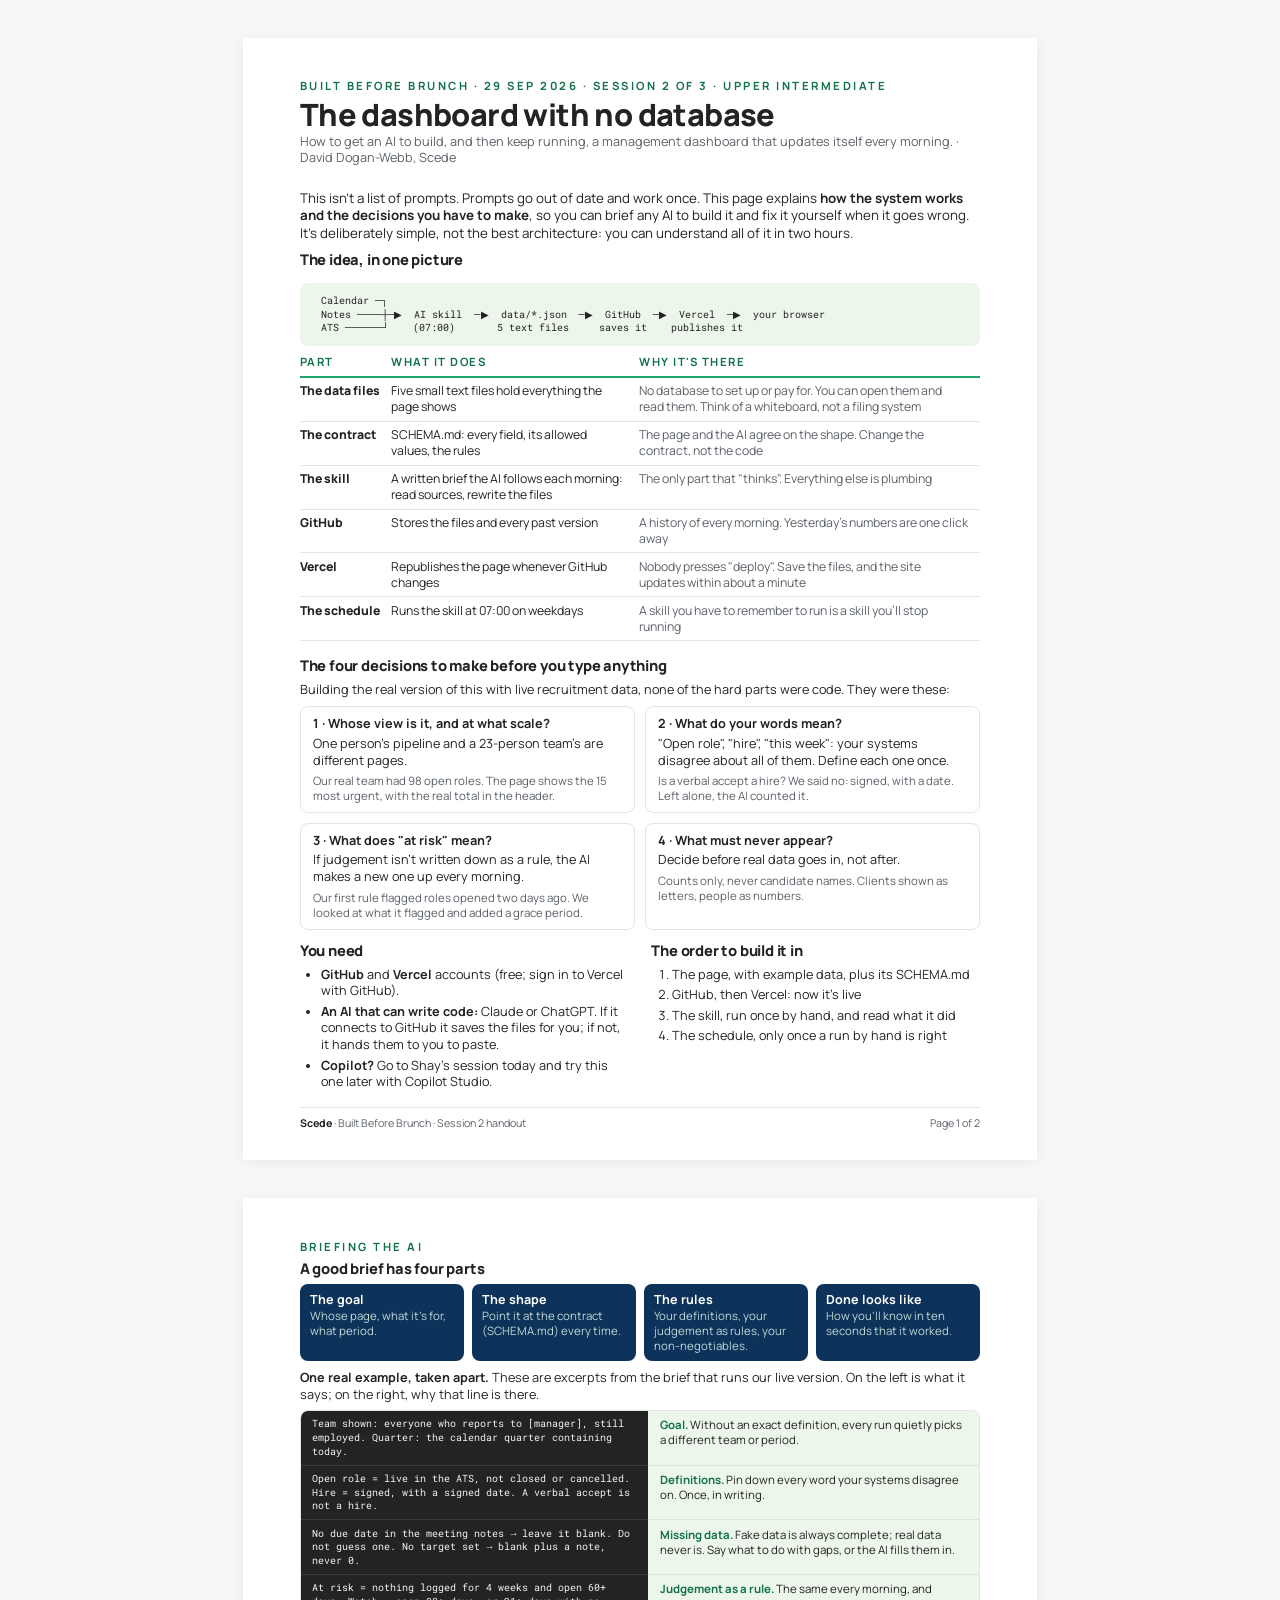
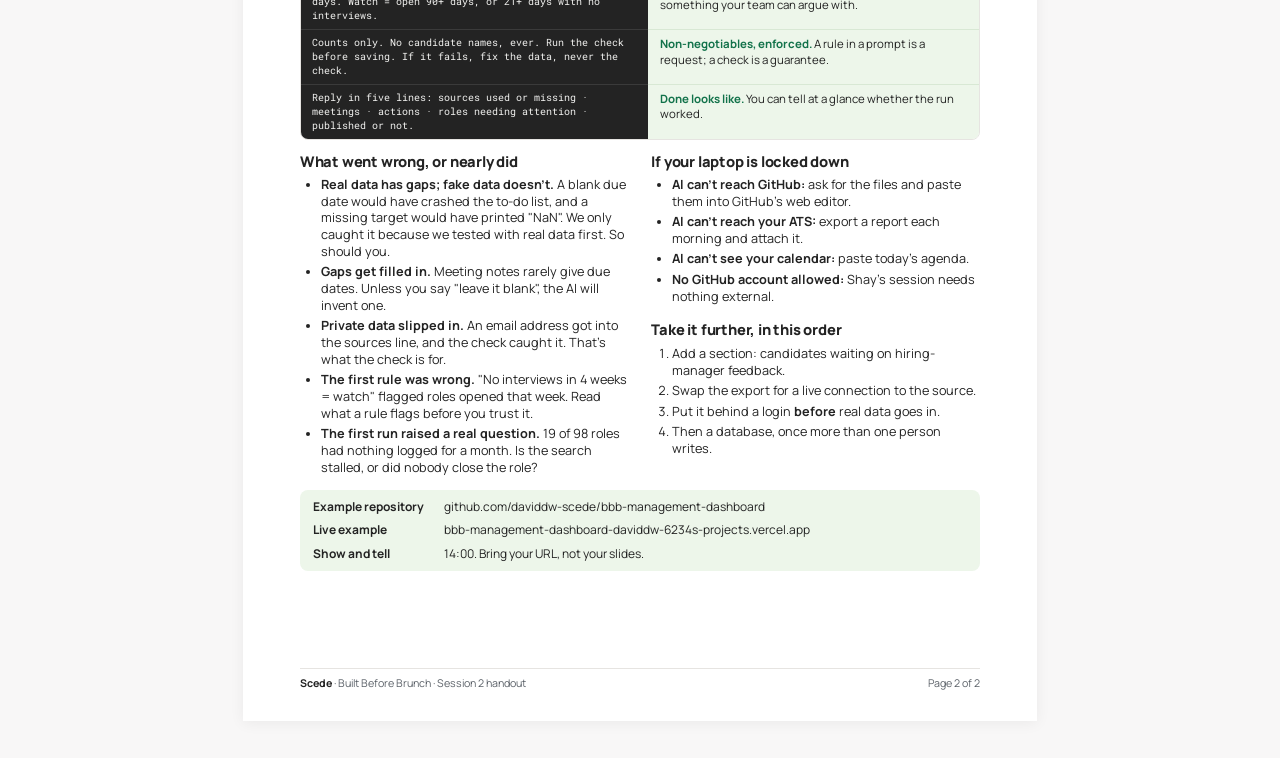
==== commit aa1e9f52: "Handout v3: remove the QR placeholder Co-Authored-By: Claude Opus 5.5 <noreply@anthropic.com>" ====
--- a/handout/index.html
+++ b/handout/index.html
@@ -171,7 +171,6 @@
   </div>
 
   <div class="links" style="margin-top:2.6mm">
-    <div class="qr">QR to the live example goes here</div>
     <p><b>Example repository</b> github.com/daviddw-scede/bbb-management-dashboard</p>
     <p><b>Live example</b> bbb-management-dashboard-daviddw-6234s-projects.vercel.app</p>
     <p style="margin:0"><b>Show and tell</b> 14:00. Bring your URL, not your slides.</p>
